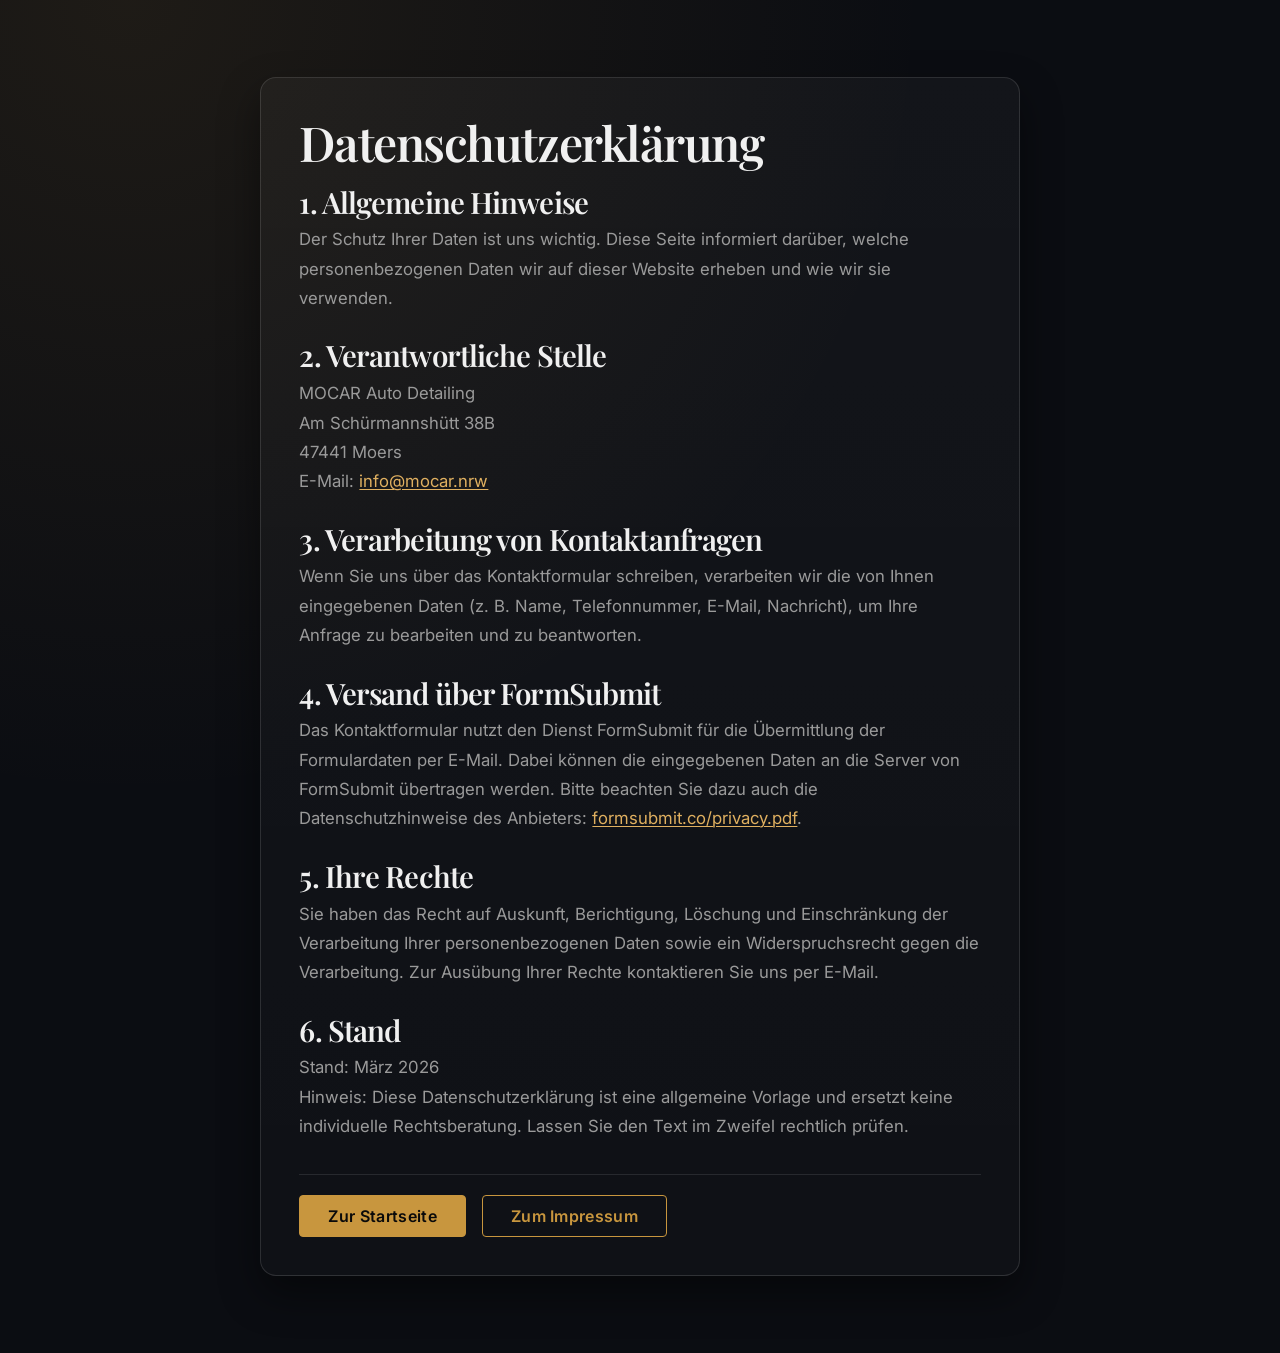
==== datenschutz.html @ 0ca2c700 "Add thank you, privacy policy, and imprint pages; update homepage and styles" ====
<!DOCTYPE html>
<html lang="de">
<head>
  <meta charset="UTF-8" />
  <meta name="viewport" content="width=device-width, initial-scale=1.0" />
  <title>Datenschutz - MOCAR Auto Detailing</title>
  <meta name="description" content="Datenschutzhinweise von MOCAR Auto Detailing in Moers." />
  <link rel="preconnect" href="https://fonts.googleapis.com" />
  <link rel="preconnect" href="https://fonts.gstatic.com" crossorigin />
  <link href="https://fonts.googleapis.com/css2?family=Playfair+Display:wght@400;600;700&family=Inter:wght@300;400;500;600&display=swap" rel="stylesheet" />
  <link rel="stylesheet" href="css/styles.css" />
  <style>
    .legal-page {
      min-height: 100vh;
      display: flex;
      align-items: flex-start;
      justify-content: center;
      padding: clamp(2rem, 6vw, 5rem) 1rem;
      background:
        radial-gradient(circle at 10% 0%, rgba(200, 150, 62, 0.1), transparent 45%),
        #0b0d12;
    }

    .legal-card {
      width: min(760px, 100%);
      margin: 0 auto;
      padding: clamp(1.25rem, 3vw, 2.5rem);
      border-radius: 16px;
      border: 1px solid rgba(255, 255, 255, 0.12);
      background: linear-gradient(180deg, rgba(255, 255, 255, 0.035), rgba(255, 255, 255, 0.02));
      box-shadow: 0 18px 40px rgba(0, 0, 0, 0.45);
    }

    .legal-card h1 {
      font-size: clamp(2rem, 4vw, 3rem);
      line-height: 1.12;
      margin-top: 0;
      margin-bottom: 0.85rem;
    }

    .legal-card h2 {
      font-size: clamp(1.35rem, 2.3vw, 2rem);
      line-height: 1.2;
      margin-top: 1.5rem;
      margin-bottom: 0.4rem;
    }

    .legal-card h2:first-of-type {
      margin-top: 0.7rem;
    }

    .legal-card p {
      font-size: 1.05rem;
      line-height: 1.75;
      max-width: 72ch;
    }

    .legal-card a:not(.btn) {
      color: #e0b060;
      text-decoration: underline;
      text-decoration-thickness: 1px;
      text-underline-offset: 2px;
    }

    .legal-links {
      display: flex;
      gap: 1rem;
      flex-wrap: wrap;
      margin-top: 2rem;
      padding-top: 1.25rem;
      border-top: 1px solid rgba(255, 255, 255, 0.1);
    }

    @media (max-width: 640px) {
      .legal-links {
        flex-direction: column;
      }

      .legal-links .btn {
        width: 100%;
        justify-content: center;
      }
    }
  </style>
</head>
<body>
  <main class="legal-page" aria-labelledby="datenschutz-title">
    <article class="legal-card">
      <h1 id="datenschutz-title">Datenschutzerkl&auml;rung</h1>

      <h2>1. Allgemeine Hinweise</h2>
      <p>
        Der Schutz Ihrer Daten ist uns wichtig. Diese Seite informiert dar&uuml;ber, welche
        personenbezogenen Daten wir auf dieser Website erheben und wie wir sie verwenden.
      </p>

      <h2>2. Verantwortliche Stelle</h2>
      <p>
        MOCAR Auto Detailing<br />
        Am Sch&uuml;rmannsh&uuml;tt 38B<br />
        47441 Moers<br />
        E-Mail: <a href="mailto:info@mocar.nrw">info@mocar.nrw</a>
      </p>

      <h2>3. Verarbeitung von Kontaktanfragen</h2>
      <p>
        Wenn Sie uns &uuml;ber das Kontaktformular schreiben, verarbeiten wir die von Ihnen
        eingegebenen Daten (z. B. Name, Telefonnummer, E-Mail, Nachricht), um Ihre Anfrage
        zu bearbeiten und zu beantworten.
      </p>

      <h2>4. Versand &uuml;ber FormSubmit</h2>
      <p>
        Das Kontaktformular nutzt den Dienst FormSubmit f&uuml;r die &Uuml;bermittlung der Formulardaten
        per E-Mail. Dabei k&ouml;nnen die eingegebenen Daten an die Server von FormSubmit &uuml;bertragen
        werden. Bitte beachten Sie dazu auch die Datenschutzhinweise des Anbieters:
        <a href="https://formsubmit.co/privacy.pdf" target="_blank" rel="noopener noreferrer">formsubmit.co/privacy.pdf</a>.
      </p>

      <h2>5. Ihre Rechte</h2>
      <p>
        Sie haben das Recht auf Auskunft, Berichtigung, L&ouml;schung und Einschr&auml;nkung der
        Verarbeitung Ihrer personenbezogenen Daten sowie ein Widerspruchsrecht gegen die
        Verarbeitung. Zur Aus&uuml;bung Ihrer Rechte kontaktieren Sie uns per E-Mail.
      </p>

      <h2>6. Stand</h2>
      <p>Stand: M&auml;rz 2026</p>

      <p>
        Hinweis: Diese Datenschutzerkl&auml;rung ist eine allgemeine Vorlage und ersetzt keine
        individuelle Rechtsberatung. Lassen Sie den Text im Zweifel rechtlich pr&uuml;fen.
      </p>

      <nav class="legal-links" aria-label="Rechtliche Navigation">
        <a class="btn btn-primary" href="./index.html">Zur Startseite</a>
        <a class="btn btn-outline" href="./impressum.html">Zum Impressum</a>
      </nav>
    </article>
  </main>
</body>
</html>
---- css/styles.css ----
/* ============================================================
   MOCAR – Auto Detailing Moers
   styles.css  |  Premium Dark Theme
   ============================================================ */

/* ----------------------------------------------------------
   1. CUSTOM PROPERTIES (Design Tokens)
   ---------------------------------------------------------- */
:root {
  /* Colours */
  --color-bg:          #0a0a0a;
  --color-surface-1:   #111111;
  --color-surface-2:   #181818;
  --color-surface-3:   #222222;
  --color-border:      #2a2a2a;
  --color-border-subtle: #1e1e1e;

  --color-accent:      #c8963e;   /* warm bronze / gold */
  --color-accent-dark: #a67830;
  --color-accent-light:#e0b060;
  --color-accent-glow: rgba(200, 150, 62, 0.18);

  --color-text-primary:   #f0f0f0;
  --color-text-secondary: #9a9a9a;
  --color-text-muted:     #616161;
  --color-text-on-accent: #0a0a0a;

  --color-white: #ffffff;
  --color-success: #4caf50;
  --color-error:   #f44336;

  /* Typography */
  --font-display: 'Playfair Display', Georgia, 'Times New Roman', serif;
  --font-body:    'Inter', -apple-system, BlinkMacSystemFont, 'Segoe UI', Roboto, sans-serif;

  --fs-xs:   0.75rem;    /* 12px */
  --fs-sm:   0.875rem;   /* 14px */
  --fs-base: 1rem;       /* 16px */
  --fs-md:   1.125rem;   /* 18px */
  --fs-lg:   1.25rem;    /* 20px */
  --fs-xl:   1.5rem;     /* 24px */
  --fs-2xl:  2rem;       /* 32px */
  --fs-3xl:  2.5rem;     /* 40px */
  --fs-4xl:  3.5rem;     /* 56px */
  --fs-5xl:  4.5rem;     /* 72px */

  --fw-light:   300;
  --fw-regular: 400;
  --fw-medium:  500;
  --fw-semibold:600;
  --fw-bold:    700;

  --lh-tight:  1.1;
  --lh-snug:   1.3;
  --lh-normal: 1.6;
  --lh-loose:  1.8;

  --ls-tight:  -0.03em;
  --ls-normal:  0;
  --ls-wide:    0.06em;
  --ls-wider:   0.12em;

  /* Spacing */
  --space-1:  0.25rem;
  --space-2:  0.5rem;
  --space-3:  0.75rem;
  --space-4:  1rem;
  --space-5:  1.25rem;
  --space-6:  1.5rem;
  --space-8:  2rem;
  --space-10: 2.5rem;
  --space-12: 3rem;
  --space-16: 4rem;
  --space-20: 5rem;
  --space-24: 6rem;
  --space-32: 8rem;

  /* Layout */
  --container-max: 1200px;
  --container-pad: clamp(1.25rem, 5vw, 2.5rem);
  --header-height: 80px;

  /* Borders */
  --radius-sm: 4px;
  --radius-md: 8px;
  --radius-lg: 16px;
  --radius-xl: 24px;
  --radius-full: 9999px;

  /* Shadows */
  --shadow-sm:  0 1px 3px rgba(0,0,0,0.4), 0 1px 2px rgba(0,0,0,0.3);
  --shadow-md:  0 4px 16px rgba(0,0,0,0.5);
  --shadow-lg:  0 8px 32px rgba(0,0,0,0.6);
  --shadow-xl:  0 16px 48px rgba(0,0,0,0.7);
  --shadow-accent: 0 4px 24px rgba(200, 150, 62, 0.25);

  /* Transitions */
  --transition-fast:   150ms cubic-bezier(0.4, 0, 0.2, 1);
  --transition-normal: 300ms cubic-bezier(0.4, 0, 0.2, 1);
  --transition-slow:   600ms cubic-bezier(0.4, 0, 0.2, 1);
  --transition-ease-out: cubic-bezier(0, 0, 0.2, 1);
}

/* ----------------------------------------------------------
   2. RESET & BASE
   ---------------------------------------------------------- */
*, *::before, *::after {
  box-sizing: border-box;
  margin: 0;
  padding: 0;
}

html {
  scroll-behavior: smooth;
  -webkit-text-size-adjust: 100%;
  text-size-adjust: 100%;
  font-size: 16px;
}

body {
  font-family: var(--font-body);
  font-size: var(--fs-base);
  font-weight: var(--fw-regular);
  line-height: var(--lh-normal);
  color: var(--color-text-primary);
  background-color: var(--color-bg);
  overflow-x: hidden;
  -webkit-font-smoothing: antialiased;
  -moz-osx-font-smoothing: grayscale;
}

img, video {
  max-width: 100%;
  height: auto;
  display: block;
}

a {
  color: inherit;
  text-decoration: none;
}

ul {
  list-style: none;
}

button {
  cursor: pointer;
  border: none;
  background: none;
  font-family: inherit;
}

input, textarea, select, button {
  font: inherit;
}

:focus-visible {
  outline: 2px solid var(--color-accent);
  outline-offset: 3px;
  border-radius: var(--radius-sm);
}

::selection {
  background-color: var(--color-accent);
  color: var(--color-text-on-accent);
}

/* ----------------------------------------------------------
   3. LAYOUT UTILITIES
   ---------------------------------------------------------- */
.container {
  width: 100%;
  max-width: var(--container-max);
  margin-inline: auto;
  padding-inline: var(--container-pad);
}

.section {
  padding-block: clamp(var(--space-16), 10vw, var(--space-32));
}

/* ----------------------------------------------------------
   4. TYPOGRAPHY
   ---------------------------------------------------------- */
h1, h2, h3, h4, h5, h6 {
  font-family: var(--font-display);
  font-weight: var(--fw-semibold);
  line-height: var(--lh-tight);
  letter-spacing: var(--ls-tight);
  color: var(--color-text-primary);
}

h1 { font-size: clamp(var(--fs-3xl), 6vw, var(--fs-5xl)); }
h2 { font-size: clamp(var(--fs-2xl), 4vw, var(--fs-4xl)); }
h3 { font-size: clamp(var(--fs-xl), 2.5vw, var(--fs-2xl)); }
h4 { font-size: var(--fs-lg); }

p {
  color: var(--color-text-secondary);
  line-height: var(--lh-loose);
}

.text-accent {
  color: var(--color-accent);
}

.section-eyebrow {
  font-family: var(--font-body);
  font-size: var(--fs-xs);
  font-weight: var(--fw-semibold);
  letter-spacing: var(--ls-wider);
  text-transform: uppercase;
  color: var(--color-accent);
  margin-bottom: var(--space-4);
}

.section-header {
  text-align: center;
  max-width: 640px;
  margin-inline: auto;
  margin-bottom: clamp(var(--space-10), 6vw, var(--space-16));
}

.section-header h2 {
  margin-bottom: var(--space-4);
}

.section-subtitle {
  font-size: var(--fs-md);
  color: var(--color-text-secondary);
}

/* ----------------------------------------------------------
   5. BUTTONS
   ---------------------------------------------------------- */
.btn {
  display: inline-flex;
  align-items: center;
  gap: var(--space-2);
  padding: 0.75em 1.75em;
  font-family: var(--font-body);
  font-weight: var(--fw-semibold);
  font-size: var(--fs-base);
  letter-spacing: 0.02em;
  line-height: 1;
  border-radius: var(--radius-sm);
  border: 1px solid transparent;
  transition:
    background-color var(--transition-normal),
    color var(--transition-normal),
    border-color var(--transition-normal),
    transform var(--transition-fast),
    box-shadow var(--transition-normal);
  white-space: nowrap;
  cursor: pointer;
  text-align: center;
}

.btn:active {
  transform: translateY(1px);
}

/* Primary */
.btn-primary {
  background-color: var(--color-accent);
  color: var(--color-text-on-accent);
  border-color: var(--color-accent);
}
.btn-primary:hover,
.btn-primary:focus-visible {
  background-color: var(--color-accent-light);
  border-color: var(--color-accent-light);
  box-shadow: var(--shadow-accent);
  transform: translateY(-2px);
}

/* Outline */
.btn-outline {
  background-color: transparent;
  color: var(--color-accent);
  border-color: var(--color-accent);
}
.btn-outline:hover,
.btn-outline:focus-visible {
  background-color: var(--color-accent-glow);
  box-shadow: var(--shadow-accent);
  transform: translateY(-2px);
}

/* Ghost */
.btn-ghost {
  background-color: rgba(255,255,255,0.06);
  color: var(--color-text-primary);
  border-color: rgba(255,255,255,0.15);
  -webkit-backdrop-filter: blur(8px);
  backdrop-filter: blur(8px);
}
.btn-ghost:hover,
.btn-ghost:focus-visible {
  background-color: rgba(255,255,255,0.12);
  border-color: rgba(255,255,255,0.25);
  transform: translateY(-2px);
}

/* Sizes */
.btn-sm  { padding: 0.55em 1.25em; font-size: var(--fs-sm); }
.btn-lg  { padding: 1em 2.25em;    font-size: var(--fs-md); }
.btn-full { width: 100%; justify-content: center; }

/* ----------------------------------------------------------
   6. HEADER / NAVIGATION
   ---------------------------------------------------------- */
.site-header {
  position: fixed;
  top: 0;
  left: 0;
  right: 0;
  z-index: 1000;
  height: var(--header-height);
  background-color: transparent;
  transition:
    background-color var(--transition-normal),
    box-shadow var(--transition-normal),
    backdrop-filter var(--transition-normal);
}

.site-header.is-scrolled {
  background-color: rgba(10, 10, 10, 0.95);
  -webkit-backdrop-filter: blur(16px);
  backdrop-filter: blur(16px);
  box-shadow: 0 1px 0 var(--color-border);
}

.header-inner {
  display: flex;
  align-items: center;
  gap: var(--space-8);
  height: var(--header-height);
}

/* Logo */
.logo {
  display: flex;
  flex-direction: column;
  gap: 0;
  flex-shrink: 0;
  text-decoration: none;
  transition: opacity var(--transition-fast);
}
.logo:hover { opacity: 0.85; }

.logo-main {
  font-family: var(--font-display);
  font-size: var(--fs-xl);
  font-weight: var(--fw-bold);
  letter-spacing: var(--ls-tight);
  color: var(--color-text-primary);
  line-height: 1;
}

.logo-accent { color: var(--color-accent); }

.logo-tagline {
  font-size: 0.6rem;
  font-weight: var(--fw-medium);
  letter-spacing: 0.18em;
  text-transform: uppercase;
  color: var(--color-text-muted);
  margin-top: 2px;
}

/* Header image logo */
.logo--image {
  justify-content: center;
}

.site-header .logo--with-text {
  flex-direction: row;
  align-items: center;
  gap: var(--space-3);
}

.site-header .logo-text-group {
  display: flex;
  flex-direction: column;
  line-height: 1;
}

.site-header .logo-main {
  font-size: 1.4rem;
}

.site-header .logo-tagline {
  margin-top: 4px;
}

.logo-image {
  height: 56px;
  width: auto;
  object-fit: contain;
}

/* Main Nav */
.main-nav {
  flex: 1;
  display: flex;
  justify-content: center;
}

.main-nav ul {
  display: flex;
  gap: var(--space-8);
}

.main-nav a {
  font-size: var(--fs-sm);
  font-weight: var(--fw-medium);
  letter-spacing: 0.04em;
  text-transform: uppercase;
  color: var(--color-text-secondary);
  transition: color var(--transition-fast);
  position: relative;
  padding-bottom: 2px;
}

.main-nav a::after {
  content: '';
  position: absolute;
  bottom: -2px;
  left: 0;
  width: 0;
  height: 1px;
  background-color: var(--color-accent);
  transition: width var(--transition-normal);
}

.main-nav a:hover,
.main-nav a:focus-visible {
  color: var(--color-text-primary);
}

.main-nav a:hover::after,
.main-nav a:focus-visible::after {
  width: 100%;
}

/* Header CTA */
.header-cta {
  display: flex;
  align-items: center;
  gap: var(--space-5);
  flex-shrink: 0;
}

.header-phone {
  display: flex;
  align-items: center;
  gap: var(--space-2);
  font-size: var(--fs-sm);
  font-weight: var(--fw-semibold);
  color: var(--color-text-secondary);
  transition: color var(--transition-fast);
}
.header-phone:hover { color: var(--color-accent); }

.icon-phone {
  width: 16px;
  height: 16px;
}

/* Mobile Toggle */
.mobile-menu-toggle {
  display: none;
  flex-direction: column;
  gap: 5px;
  padding: var(--space-2);
  margin-left: auto;
  z-index: 1100;
}

.hamburger-line {
  display: block;
  width: 24px;
  height: 1.5px;
  background-color: var(--color-text-primary);
  transition:
    transform var(--transition-normal),
    opacity var(--transition-normal);
  transform-origin: center;
}

.mobile-menu-toggle.is-open .hamburger-line:nth-child(1) {
  transform: translateY(6.5px) rotate(45deg);
}
.mobile-menu-toggle.is-open .hamburger-line:nth-child(2) {
  opacity: 0;
  transform: scaleX(0);
}
.mobile-menu-toggle.is-open .hamburger-line:nth-child(3) {
  transform: translateY(-6.5px) rotate(-45deg);
}

/* Mobile Nav */
.mobile-nav {
  display: flex;
  flex-direction: column;
  align-items: center;
  gap: var(--space-6);
  position: fixed;
  inset: 0;
  background-color: var(--color-surface-1);
  padding: calc(var(--header-height) + var(--space-8)) var(--space-8) var(--space-12);
  transform: translateX(100%);
  transition: transform var(--transition-slow) var(--transition-ease-out);
  z-index: 999;
  overflow-y: auto;
}

.mobile-nav.is-open {
  transform: translateX(0);
}

.mobile-nav ul {
  display: flex;
  flex-direction: column;
  align-items: center;
  gap: var(--space-4);
  width: 100%;
  text-align: center;
}

.mobile-nav-link {
  font-family: var(--font-display);
  font-size: var(--fs-2xl);
  color: var(--color-text-primary);
  transition: color var(--transition-fast);
}
.mobile-nav-link:hover { color: var(--color-accent); }

.mobile-phone {
  display: flex;
  align-items: center;
  gap: var(--space-3);
  font-size: var(--fs-lg);
  font-weight: var(--fw-semibold);
  color: var(--color-accent);
}
.mobile-phone svg { width: 20px; height: 20px; }

.mobile-nav-cta {
  margin-top: var(--space-4);
}

/* ----------------------------------------------------------
   7. HERO
   ---------------------------------------------------------- */
.hero {
  /* Schnell testbare Typo-Varianten ueber .hero-typo-v1/v2/v3 */
  --hero-headline-font: var(--font-body);
  --hero-headline-weight: var(--fw-bold);
  --hero-headline-line-height: 1.05;
  --hero-headline-letter-spacing: -0.02em;
  --hero-eyebrow-letter-spacing: var(--ls-wider);

  position: relative;
  min-height: 100svh;
  display: flex;
  align-items: center;
  overflow: hidden;
  padding-top: var(--header-height);
  background: radial-gradient(circle at 75% 45%, rgba(200, 150, 62, 0.08) 0%, rgba(10, 10, 10, 0) 45%);
}

/* Variante 1: Sportlich/clean (aktuell aktiv) */
.hero.hero-typo-v1 {
  --hero-headline-font: var(--font-body);
  --hero-headline-weight: var(--fw-bold);
  --hero-headline-line-height: 1.05;
  --hero-headline-letter-spacing: -0.02em;
  --hero-eyebrow-letter-spacing: var(--ls-wider);
}

/* Variante 2: Premium/elegant */
.hero.hero-typo-v2 {
  --hero-headline-font: var(--font-display);
  --hero-headline-weight: var(--fw-semibold);
  --hero-headline-line-height: 1.08;
  --hero-headline-letter-spacing: -0.015em;
  --hero-eyebrow-letter-spacing: 0.16em;
}

/* Variante 3: Modern/markant */
.hero.hero-typo-v3 {
  --hero-headline-font: var(--font-body);
  --hero-headline-weight: var(--fw-semibold);
  --hero-headline-line-height: 1.02;
  --hero-headline-letter-spacing: -0.035em;
  --hero-eyebrow-letter-spacing: 0.2em;
}

.hero-content {
  position: relative;
  z-index: 1;
  display: grid;
  grid-template-columns: minmax(0, 1fr) minmax(320px, 520px);
  align-items: center;
  column-gap: clamp(var(--space-8), 6vw, var(--space-20));
  row-gap: var(--space-6);
  padding-block: var(--space-20);
}

.hero-phone {
  grid-column: 1;
  display: inline-flex;
  align-items: center;
  gap: var(--space-2);
  font-size: var(--fs-md);
  font-weight: var(--fw-semibold);
  color: var(--color-accent);
  letter-spacing: 0.02em;
  transition: opacity var(--transition-fast);
  width: fit-content;
}
.hero-phone svg { width: 18px; height: 18px; }
.hero-phone:hover { opacity: 0.8; }

.hero-text {
  grid-column: 1;
  max-width: 720px;
}

.hero-media {
  grid-column: 2;
  grid-row: 1 / span 2;
  align-self: center;
  justify-self: end;
  width: min(100%, 520px);
}

.hero-logo {
  width: 100%;
  height: auto;
  object-fit: contain;
  filter: drop-shadow(0 10px 26px rgba(0, 0, 0, 0.5));
}

.hero-eyebrow {
  font-size: var(--fs-xs);
  font-weight: var(--fw-semibold);
  letter-spacing: var(--hero-eyebrow-letter-spacing);
  text-transform: uppercase;
  color: var(--color-accent);
  margin-bottom: var(--space-5);
}

.hero-headline {
  font-family: var(--hero-headline-font);
  font-size: clamp(var(--fs-3xl), 7vw, var(--fs-5xl));
  font-weight: var(--hero-headline-weight);
  line-height: var(--hero-headline-line-height);
  letter-spacing: var(--hero-headline-letter-spacing);
  color: var(--color-text-primary);
  margin-bottom: var(--space-6);
}

.hero-subheadline {
  font-size: clamp(var(--fs-base), 2vw, var(--fs-lg));
  color: rgba(240, 240, 240, 0.7);
  line-height: var(--lh-loose);
  max-width: 560px;
  margin-bottom: var(--space-10);
}

.hero-actions {
  display: flex;
  flex-wrap: wrap;
  gap: var(--space-4);
}

/* Scroll indicator */
.scroll-indicator {
  grid-column: 1 / -1;
  display: flex;
  flex-direction: column;
  align-items: center;
  gap: var(--space-3);
  opacity: 0.45;
  animation: scrollPulse 2.5s ease-in-out infinite;
}

.scroll-line {
  width: 1px;
  height: 48px;
  background: linear-gradient(to bottom, transparent, var(--color-text-primary));
}

.scroll-label {
  font-size: var(--fs-xs);
  letter-spacing: var(--ls-wider);
  text-transform: uppercase;
  color: var(--color-text-secondary);
}

@keyframes scrollPulse {
  0%, 100% { opacity: 0.35; transform: translateY(0); }
  50%       { opacity: 0.65; transform: translateY(6px); }
}

/* ----------------------------------------------------------
   8. SERVICES
   ---------------------------------------------------------- */
.services {
  background-color: var(--color-surface-1);
}

.services-grid {
  display: grid;
  grid-template-columns: repeat(3, 1fr);
  gap: var(--space-6);
}

.service-card {
  position: relative;
  background-color: var(--color-surface-2);
  border: 1px solid var(--color-border);
  border-radius: var(--radius-lg);
  padding: var(--space-8);
  display: flex;
  flex-direction: column;
  gap: var(--space-6);
  transition:
    border-color var(--transition-normal),
    box-shadow var(--transition-normal),
    transform var(--transition-normal);
}

.service-card:hover {
  border-color: var(--color-accent);
  box-shadow: var(--shadow-accent);
  transform: translateY(-4px);
}

.service-card--featured {
  border-color: var(--color-accent);
  background: linear-gradient(
    160deg,
    rgba(200, 150, 62, 0.06) 0%,
    var(--color-surface-2) 60%
  );
}

.service-card-badge {
  position: absolute;
  top: -12px;
  right: var(--space-8);
  background-color: var(--color-accent);
  color: var(--color-text-on-accent);
  font-size: var(--fs-xs);
  font-weight: var(--fw-bold);
  letter-spacing: var(--ls-wide);
  text-transform: uppercase;
  padding: 3px 12px;
  border-radius: var(--radius-full);
}

.service-card-icon {
  width: 48px;
  height: 48px;
  display: flex;
  align-items: center;
  justify-content: center;
  background-color: var(--color-accent-glow);
  border-radius: var(--radius-md);
  border: 1px solid rgba(200, 150, 62, 0.2);
}

.service-card-icon svg {
  width: 24px;
  height: 24px;
  stroke: var(--color-accent);
}

.service-card-body {
  display: flex;
  flex-direction: column;
  gap: var(--space-4);
  flex: 1;
}

.service-card-body h3 {
  font-size: var(--fs-xl);
  color: var(--color-text-primary);
}

.service-card-body > p {
  font-size: var(--fs-sm);
  line-height: var(--lh-loose);
  color: var(--color-text-secondary);
  flex: 1;
}

.service-benefits {
  display: flex;
  flex-direction: column;
  gap: var(--space-2);
  margin-top: var(--space-2);
}

.service-benefits li {
  display: flex;
  align-items: center;
  gap: var(--space-3);
  font-size: var(--fs-sm);
  color: var(--color-text-secondary);
}

.service-benefits li::before {
  content: '';
  display: block;
  flex-shrink: 0;
  width: 6px;
  height: 6px;
  border-radius: 50%;
  background-color: var(--color-accent);
}

/* ----------------------------------------------------------
   9. GALLERY – BEFORE / AFTER
   ---------------------------------------------------------- */
.gallery {
  background-color: var(--color-bg);
}

.gallery-hint {
  display: flex;
  align-items: center;
  justify-content: center;
  gap: var(--space-2);
  font-size: var(--fs-sm);
  color: var(--color-text-muted);
  margin-top: var(--space-4);
}

.icon-touch {
  width: 16px;
  height: 16px;
  flex-shrink: 0;
}

.gallery-grid {
  display: grid;
  grid-template-columns: repeat(2, 1fr);
  gap: var(--space-6);
}

/* Gallery Item */
.gallery-item {
  display: flex;
  flex-direction: column;
  gap: var(--space-3);
  cursor: pointer;
}

.gallery-media {
  position: relative;
  border-radius: var(--radius-lg);
  overflow: hidden;
  aspect-ratio: 4 / 3;
  background-color: var(--color-surface-2);
  /* Subtle border */
  box-shadow: 0 0 0 1px var(--color-border);
  transition: box-shadow var(--transition-normal);
}

.gallery-media:hover {
  box-shadow: 0 0 0 1px var(--color-accent), var(--shadow-lg);
}

/* Images */
.gallery-img {
  position: absolute;
  inset: 0;
  width: 100%;
  height: 100%;
  object-fit: cover;
  transition: opacity var(--transition-slow);
}

.gallery-img--before {
  opacity: 1;
  z-index: 1;
}

.gallery-img--after {
  opacity: 0;
  z-index: 2;
}

/* Hover / active state */
.gallery-item.is-after .gallery-img--before,
.gallery-media:hover .gallery-img--before {
  opacity: 0;
}
.gallery-item.is-after .gallery-img--after,
.gallery-media:hover .gallery-img--after {
  opacity: 1;
}

/* Badge */
.gallery-badge {
  position: absolute;
  bottom: var(--space-4);
  left: 50%;
  transform: translateX(-50%);
  z-index: 10;
  display: flex;
  align-items: center;
  gap: var(--space-2);
  background-color: rgba(10, 10, 10, 0.75);
  -webkit-backdrop-filter: blur(8px);
  backdrop-filter: blur(8px);
  border: 1px solid var(--color-border);
  border-radius: var(--radius-full);
  padding: var(--space-2) var(--space-4);
  font-size: var(--fs-xs);
  font-weight: var(--fw-semibold);
  letter-spacing: var(--ls-wide);
  text-transform: uppercase;
  white-space: nowrap;
  transition: opacity var(--transition-normal);
  pointer-events: none;
}

.gallery-badge svg {
  width: 12px;
  height: 12px;
  stroke: var(--color-accent);
}

/* Default: "Vorher" highlighted, "Nachher" dimmed */
.badge-before {
  color: var(--color-accent);
  transition: color var(--transition-normal);
}
.badge-after {
  color: var(--color-text-secondary);
  transition: color var(--transition-normal);
}

/* Hover / active: "Nachher" highlighted, "Vorher" dimmed */
.gallery-media:hover .badge-before,
.gallery-item.is-after .badge-before {
  color: var(--color-text-secondary);
}
.gallery-media:hover .badge-after,
.gallery-item.is-after .badge-after {
  color: var(--color-accent);
}

/* Hint icon (eye) */
.gallery-hint-icon {
  position: absolute;
  top: var(--space-4);
  right: var(--space-4);
  z-index: 10;
  width: 32px;
  height: 32px;
  display: flex;
  align-items: center;
  justify-content: center;
  background-color: rgba(10, 10, 10, 0.65);
  -webkit-backdrop-filter: blur(6px);
  backdrop-filter: blur(6px);
  border-radius: 50%;
  opacity: 0.7;
  transition: opacity var(--transition-normal);
  pointer-events: none;
}

.gallery-hint-icon svg {
  width: 14px;
  height: 14px;
  stroke: var(--color-accent);
}

.gallery-media:hover .gallery-hint-icon,
.gallery-item.is-after .gallery-hint-icon {
  opacity: 0;
}

/* Label */
.gallery-label {
  text-align: center;
  font-size: var(--fs-sm);
  font-weight: var(--fw-medium);
  letter-spacing: 0.04em;
  color: var(--color-text-muted);
  text-transform: uppercase;
}

/* ----------------------------------------------------------
   10. WHY MOCARS
   ---------------------------------------------------------- */
.why-mocars {
  background-color: var(--color-surface-1);
  position: relative;
  overflow: hidden;
}

.why-mocars::before {
  content: '';
  position: absolute;
  top: 0;
  left: 0;
  right: 0;
  height: 1px;
  background: linear-gradient(to right, transparent, var(--color-accent), transparent);
  opacity: 0.35;
}

.why-inner {
  display: grid;
  grid-template-columns: 1fr 1fr;
  gap: clamp(var(--space-12), 8vw, var(--space-24));
  align-items: start;
}

.why-text {
  position: sticky;
  top: calc(var(--header-height) + var(--space-8));
  display: flex;
  flex-direction: column;
  gap: var(--space-6);
}

.why-text h2 {
  font-size: clamp(var(--fs-2xl), 4vw, var(--fs-4xl));
}

.why-intro {
  font-size: var(--fs-md);
  line-height: var(--lh-loose);
  color: var(--color-text-secondary);
}

.why-list {
  display: flex;
  flex-direction: column;
  gap: var(--space-6);
}

.why-item {
  display: flex;
  gap: var(--space-5);
  align-items: flex-start;
  padding: var(--space-5);
  background-color: var(--color-surface-2);
  border: 1px solid var(--color-border);
  border-radius: var(--radius-md);
  transition:
    border-color var(--transition-normal),
    box-shadow var(--transition-normal),
    transform var(--transition-normal);
}

.why-item:hover {
  border-color: rgba(200, 150, 62, 0.35);
  box-shadow: 0 4px 20px rgba(0,0,0,0.3);
  transform: translateX(4px);
}

.why-item-icon {
  flex-shrink: 0;
  width: 40px;
  height: 40px;
  display: flex;
  align-items: center;
  justify-content: center;
  background-color: var(--color-accent-glow);
  border-radius: var(--radius-sm);
  border: 1px solid rgba(200, 150, 62, 0.25);
}

.why-item-icon svg {
  width: 18px;
  height: 18px;
  stroke: var(--color-accent);
}

.why-item-content h3 {
  font-family: var(--font-body);
  font-size: var(--fs-base);
  font-weight: var(--fw-semibold);
  color: var(--color-text-primary);
  margin-bottom: var(--space-2);
  letter-spacing: 0;
}

.why-item-content p {
  font-size: var(--fs-sm);
  line-height: var(--lh-normal);
  color: var(--color-text-secondary);
}

/* ----------------------------------------------------------
   11. CONTACT
   ---------------------------------------------------------- */
.contact {
  background-color: var(--color-bg);
  position: relative;
  overflow: hidden;
}

.contact::before {
  content: '';
  position: absolute;
  top: 0;
  left: 0;
  right: 0;
  height: 1px;
  background: linear-gradient(to right, transparent, var(--color-accent), transparent);
  opacity: 0.35;
}

.contact-inner {
  display: grid;
  grid-template-columns: 1fr 1.4fr;
  gap: clamp(var(--space-12), 8vw, var(--space-24));
  align-items: start;
}

.contact-info {
  display: flex;
  flex-direction: column;
  gap: var(--space-6);
  position: sticky;
  top: calc(var(--header-height) + var(--space-8));
}

.contact-info h2 {
  font-size: clamp(var(--fs-2xl), 4vw, var(--fs-3xl));
}

.contact-intro {
  font-size: var(--fs-md);
  color: var(--color-text-secondary);
  line-height: var(--lh-loose);
}

/* Phone (large, in contact section) */
.contact-phone {
  display: flex;
  align-items: center;
  gap: var(--space-3);
  font-size: clamp(var(--fs-xl), 3vw, var(--fs-3xl));
  font-family: var(--font-display);
  font-weight: var(--fw-semibold);
  color: var(--color-accent);
  letter-spacing: var(--ls-tight);
  transition: opacity var(--transition-fast);
}
.contact-phone svg { width: 28px; height: 28px; }
.contact-phone:hover { opacity: 0.8; }

/* WhatsApp */
.contact-whatsapp {
  display: inline-flex;
  align-items: center;
  gap: var(--space-3);
  padding: 0.65em 1.5em;
  background-color: rgba(37, 211, 102, 0.1);
  color: #25d366;
  border: 1px solid rgba(37, 211, 102, 0.25);
  border-radius: var(--radius-sm);
  font-size: var(--fs-sm);
  font-weight: var(--fw-semibold);
  transition:
    background-color var(--transition-normal),
    box-shadow var(--transition-normal),
    transform var(--transition-fast);
  width: fit-content;
}
.contact-whatsapp svg { width: 18px; height: 18px; }
.contact-whatsapp:hover {
  background-color: rgba(37, 211, 102, 0.18);
  box-shadow: 0 4px 16px rgba(37, 211, 102, 0.15);
  transform: translateY(-2px);
}

/* Address */
.contact-address {
  display: flex;
  align-items: flex-start;
  gap: var(--space-3);
  color: var(--color-text-secondary);
  font-size: var(--fs-sm);
  line-height: var(--lh-normal);
}
.contact-address svg {
  width: 18px;
  height: 18px;
  flex-shrink: 0;
  stroke: var(--color-accent);
  margin-top: 2px;
}
.contact-address strong {
  color: var(--color-text-primary);
}

/* Form */
.contact-form-wrap {
  background-color: var(--color-surface-2);
  border: 1px solid var(--color-border);
  border-radius: var(--radius-xl);
  padding: var(--space-10) clamp(var(--space-6), 5vw, var(--space-10));
}

.contact-form {
  display: flex;
  flex-direction: column;
  gap: var(--space-5);
}

.form-row {
  display: grid;
  grid-template-columns: 1fr 1fr;
  gap: var(--space-5);
}

.form-group {
  display: flex;
  flex-direction: column;
  gap: var(--space-2);
}

.form-group label {
  font-size: var(--fs-sm);
  font-weight: var(--fw-medium);
  color: var(--color-text-secondary);
  letter-spacing: 0.02em;
}

.form-group input,
.form-group select,
.form-group textarea {
  background-color: var(--color-surface-3);
  border: 1px solid var(--color-border);
  border-radius: var(--radius-sm);
  padding: 0.75em 1em;
  color: var(--color-text-primary);
  font-size: var(--fs-base);
  transition:
    border-color var(--transition-fast),
    box-shadow var(--transition-fast);
  appearance: none;
  -webkit-appearance: none;
}

.form-group select {
  background-image: url("data:image/svg+xml,%3Csvg xmlns='http://www.w3.org/2000/svg' width='16' height='16' viewBox='0 0 24 24' fill='none' stroke='%239a9a9a' stroke-width='2' stroke-linecap='round' stroke-linejoin='round'%3E%3Cpolyline points='6 9 12 15 18 9'%3E%3C/polyline%3E%3C/svg%3E");
  background-repeat: no-repeat;
  background-position: right 12px center;
  padding-right: 40px;
  cursor: pointer;
}

.form-group input::placeholder,
.form-group textarea::placeholder {
  color: var(--color-text-muted);
}

.form-group input:focus,
.form-group select:focus,
.form-group textarea:focus {
  border-color: var(--color-accent);
  box-shadow: 0 0 0 3px var(--color-accent-glow);
  outline: none;
}

.form-group input.is-invalid,
.form-group select.is-invalid,
.form-group textarea.is-invalid {
  border-color: var(--color-error);
}

.form-group textarea {
  resize: vertical;
  min-height: 120px;
}

/* Checkbox */
.form-group--checkbox label {
  font-size: var(--fs-sm);
  font-weight: var(--fw-regular);
}

.checkbox-label {
  display: flex;
  align-items: flex-start;
  gap: var(--space-3);
  cursor: pointer;
  color: var(--color-text-secondary);
  line-height: var(--lh-normal);
}

.checkbox-label input[type="checkbox"] {
  position: absolute;
  opacity: 0;
  width: 0;
  height: 0;
}

.checkbox-custom {
  flex-shrink: 0;
  width: 18px;
  height: 18px;
  border: 1px solid var(--color-border);
  border-radius: 3px;
  background-color: var(--color-surface-3);
  margin-top: 1px;
  transition:
    border-color var(--transition-fast),
    background-color var(--transition-fast);
  position: relative;
}

.checkbox-custom::after {
  content: '';
  position: absolute;
  top: 2px;
  left: 5px;
  width: 6px;
  height: 10px;
  border-right: 2px solid var(--color-text-on-accent);
  border-bottom: 2px solid var(--color-text-on-accent);
  transform: rotate(45deg) scale(0);
  transition: transform var(--transition-fast);
}

.checkbox-label input[type="checkbox"]:checked + .checkbox-custom {
  background-color: var(--color-accent);
  border-color: var(--color-accent);
}

.checkbox-label input[type="checkbox"]:checked + .checkbox-custom::after {
  transform: rotate(45deg) scale(1);
}

.checkbox-label input[type="checkbox"]:focus-visible + .checkbox-custom {
  outline: 2px solid var(--color-accent);
  outline-offset: 2px;
}

.form-link {
  color: var(--color-accent);
  text-decoration: underline;
  text-underline-offset: 2px;
}

.btn-full svg {
  width: 18px;
  height: 18px;
  transition: transform var(--transition-normal);
}
.btn-full:hover svg {
  transform: translateX(4px);
}

.form-note {
  font-size: var(--fs-xs);
  color: var(--color-text-muted);
  text-align: center;
}

/* Form Feedback */
.form-feedback {
  text-align: center;
  font-size: var(--fs-sm);
  font-weight: var(--fw-medium);
  padding: var(--space-4);
  border-radius: var(--radius-sm);
  display: none;
}
.form-feedback.is-success {
  display: block;
  background-color: rgba(76, 175, 80, 0.12);
  color: var(--color-success);
  border: 1px solid rgba(76, 175, 80, 0.25);
}
.form-feedback.is-error {
  display: block;
  background-color: rgba(244, 67, 54, 0.12);
  color: var(--color-error);
  border: 1px solid rgba(244, 67, 54, 0.25);
}

/* ----------------------------------------------------------
   12. FOOTER
   ---------------------------------------------------------- */
.site-footer {
  background-color: var(--color-surface-1);
  border-top: 1px solid var(--color-border-subtle);
  padding-top: var(--space-16);
  padding-bottom: var(--space-8);
}

.footer-grid {
  display: grid;
  grid-template-columns: 2fr 1fr 1fr 1.5fr;
  gap: var(--space-8);
  margin-bottom: var(--space-12);
}

.footer-brand {
  display: flex;
  flex-direction: column;
  gap: var(--space-5);
}

.footer-brand-text {
  font-size: var(--fs-sm);
  color: var(--color-text-muted);
  line-height: var(--lh-loose);
  max-width: 280px;
}

.footer-nav h4,
.footer-contact h4 {
  font-family: var(--font-body);
  font-size: var(--fs-xs);
  font-weight: var(--fw-semibold);
  letter-spacing: var(--ls-wider);
  text-transform: uppercase;
  color: var(--color-text-muted);
  margin-bottom: var(--space-5);
}

.footer-nav ul {
  display: flex;
  flex-direction: column;
  gap: var(--space-3);
}

.footer-nav a {
  font-size: var(--fs-sm);
  color: var(--color-text-secondary);
  transition: color var(--transition-fast);
}
.footer-nav a:hover { color: var(--color-accent); }

.footer-contact {
  display: flex;
  flex-direction: column;
}

.footer-contact address {
  font-style: normal;
  display: flex;
  flex-direction: column;
  gap: var(--space-3);
  font-size: var(--fs-sm);
  color: var(--color-text-secondary);
}

.footer-contact a:hover { color: var(--color-accent); }

.footer-bottom {
  display: flex;
  align-items: center;
  justify-content: space-between;
  padding-top: var(--space-6);
  border-top: 1px solid var(--color-border-subtle);
  flex-wrap: wrap;
  gap: var(--space-4);
}

.footer-copy {
  font-size: var(--fs-xs);
  color: var(--color-text-muted);
}

.footer-legal {
  display: flex;
  gap: var(--space-6);
}

.footer-legal a {
  font-size: var(--fs-xs);
  color: var(--color-text-muted);
  transition: color var(--transition-fast);
}
.footer-legal a:hover { color: var(--color-text-secondary); }

/* ----------------------------------------------------------
   13. REVEAL ANIMATIONS
   ---------------------------------------------------------- */
.reveal {
  opacity: 0;
  transform: translateY(24px);
  transition:
    opacity var(--transition-slow),
    transform var(--transition-slow);
}

.reveal.is-visible {
  opacity: 1;
  transform: translateY(0);
}

/* Hero items animate via CSS keyframes on page load */
.hero .reveal {
  animation: heroFadeUp 0.8s var(--transition-ease-out) forwards;
}

.hero-phone.reveal          { animation-delay: 0.15s; }
.hero-eyebrow.reveal        { animation-delay: 0.3s; }
.hero-headline.reveal       { animation-delay: 0.45s; }
.hero-subheadline.reveal    { animation-delay: 0.6s; }
.hero-actions.reveal        { animation-delay: 0.75s; }

@keyframes heroFadeUp {
  to {
    opacity: 1;
    transform: translateY(0);
  }
}

/* Staggered children */
.reveal-stagger > * {
  opacity: 0;
  transform: translateY(20px);
  transition:
    opacity 0.5s ease,
    transform 0.5s ease;
}

.reveal-stagger.is-visible > *:nth-child(1) { transition-delay: 0ms;   }
.reveal-stagger.is-visible > *:nth-child(2) { transition-delay: 100ms; }
.reveal-stagger.is-visible > *:nth-child(3) { transition-delay: 200ms; }
.reveal-stagger.is-visible > *:nth-child(4) { transition-delay: 300ms; }
.reveal-stagger.is-visible > *:nth-child(5) { transition-delay: 400ms; }
.reveal-stagger.is-visible > *:nth-child(6) { transition-delay: 500ms; }

.reveal-stagger.is-visible > * {
  opacity: 1;
  transform: translateY(0);
}

/* ----------------------------------------------------------
   14. RESPONSIVE
   ---------------------------------------------------------- */

/* Tablet */
@media (max-width: 1024px) {
  .services-grid {
    grid-template-columns: 1fr;
    max-width: 520px;
    margin-inline: auto;
  }

  .why-inner {
    grid-template-columns: 1fr;
    gap: var(--space-10);
  }

  .why-text {
    position: static;
  }

  .contact-inner {
    grid-template-columns: 1fr;
    gap: var(--space-10);
  }

  .contact-info {
    position: static;
  }

  .footer-grid {
    grid-template-columns: 1fr 1fr;
    gap: var(--space-8);
  }

  .footer-brand {
    grid-column: 1 / -1;
  }
}

/* Mobile */
@media (max-width: 768px) {
  :root {
    --header-height: 68px;
  }

  /* Hide desktop nav / CTA on mobile */
  .main-nav,
  .header-cta {
    display: none;
  }

  .mobile-menu-toggle {
    display: flex;
  }

  .logo-image {
    height: 48px;
  }

  .site-header .logo-main {
    font-size: 1.15rem;
  }

  .site-header .logo-tagline {
    display: none;
  }

  /* Hero */
  .hero-content {
    grid-template-columns: 1fr;
    gap: var(--space-8);
  }

  .hero-phone,
  .hero-text,
  .hero-media {
    grid-column: 1;
    grid-row: auto;
  }

  .hero-media {
    order: 3;
    justify-self: center;
    width: min(88vw, 420px);
  }

  .hero-actions {
    flex-direction: column;
    align-items: flex-start;
  }
  .hero-actions .btn {
    width: 100%;
    justify-content: center;
  }
  .scroll-indicator { display: none; }

  /* Gallery */
  .gallery-grid {
    grid-template-columns: 1fr;
  }

  /* Form */
  .form-row {
    grid-template-columns: 1fr;
  }

  /* Footer */
  .footer-grid {
    grid-template-columns: 1fr;
  }
  .footer-brand {
    grid-column: auto;
  }

  .footer-bottom {
    flex-direction: column;
    text-align: center;
  }

  /* Why items */
  .why-item:hover {
    transform: none;
  }
}

/* Small mobile */
@media (max-width: 480px) {
  .contact-form-wrap {
    padding: var(--space-6);
  }

  .hero-phone {
    font-size: var(--fs-base);
  }
}

/* Prefers reduced motion */
@media (prefers-reduced-motion: reduce) {
  *, *::before, *::after {
    animation-duration: 0.01ms !important;
    animation-iteration-count: 1 !important;
    transition-duration: 0.01ms !important;
    scroll-behavior: auto !important;
  }

  .reveal,
  .reveal-stagger > * {
    opacity: 1;
    transform: none;
    transition: none;
  }
}
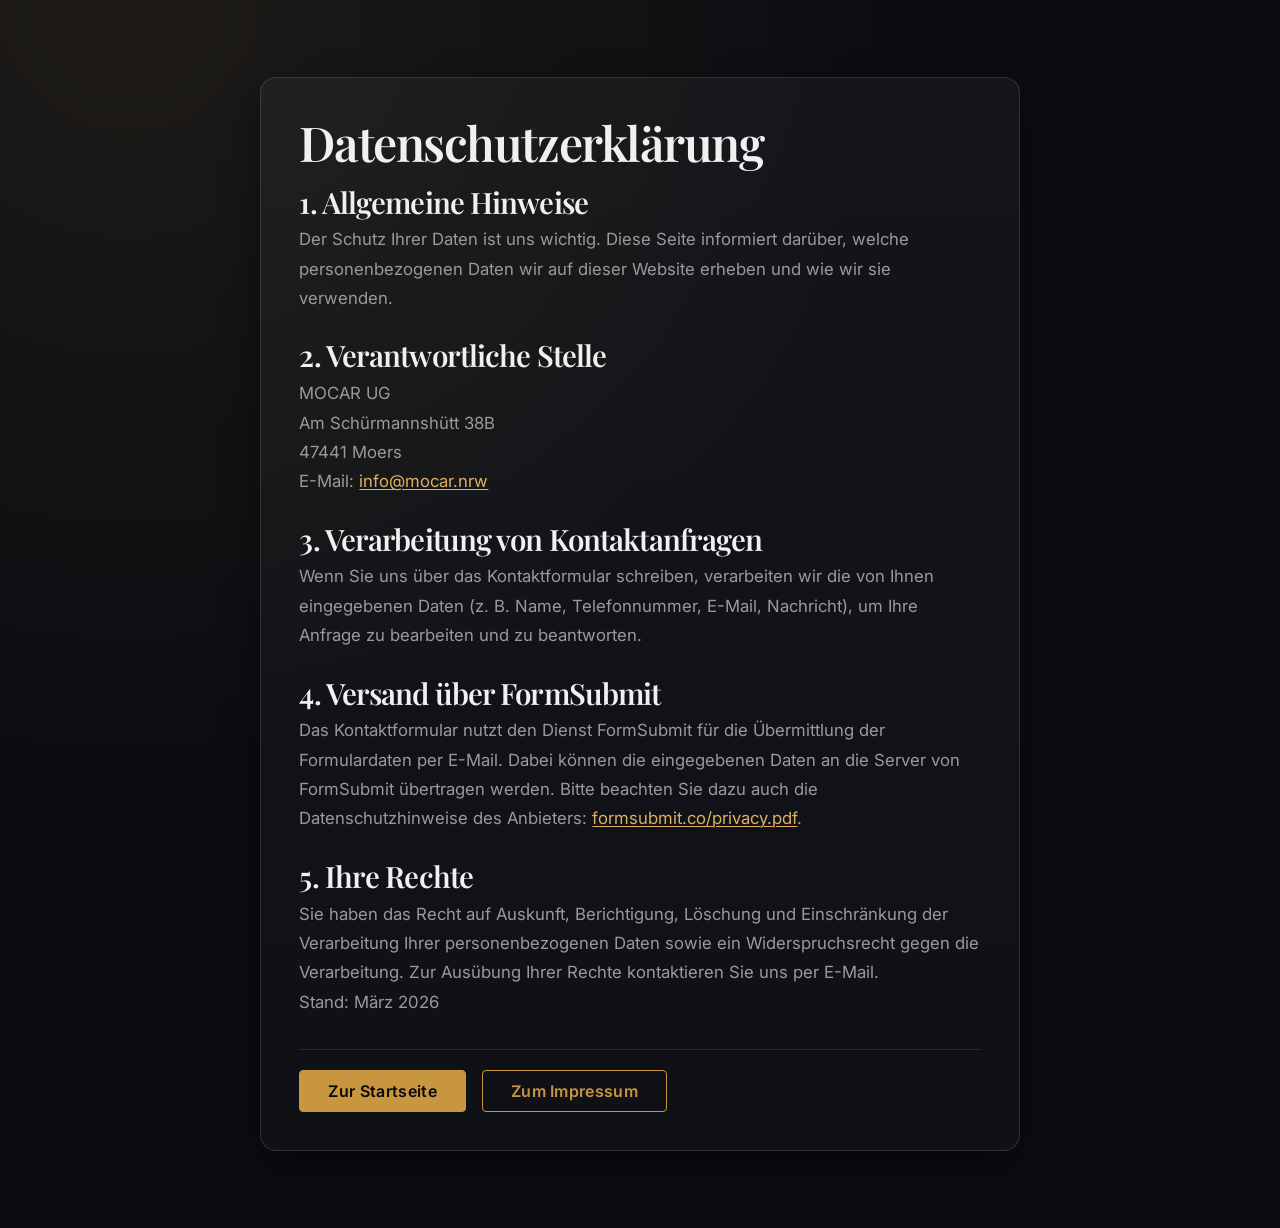
==== commit 166086b1: "Update legal pages and add auto gallery section; enhance styles and scripts" ====
--- a/datenschutz.html
+++ b/datenschutz.html
@@ -96,7 +96,7 @@
 
       <h2>2. Verantwortliche Stelle</h2>
       <p>
-        MOCAR Auto Detailing<br />
+        MOCAR UG<br />
         Am Sch&uuml;rmannsh&uuml;tt 38B<br />
         47441 Moers<br />
         E-Mail: <a href="mailto:info@mocar.nrw">info@mocar.nrw</a>
@@ -124,13 +124,7 @@
         Verarbeitung. Zur Aus&uuml;bung Ihrer Rechte kontaktieren Sie uns per E-Mail.
       </p>
 
-      <h2>6. Stand</h2>
       <p>Stand: M&auml;rz 2026</p>
-
-      <p>
-        Hinweis: Diese Datenschutzerkl&auml;rung ist eine allgemeine Vorlage und ersetzt keine
-        individuelle Rechtsberatung. Lassen Sie den Text im Zweifel rechtlich pr&uuml;fen.
-      </p>
 
       <nav class="legal-links" aria-label="Rechtliche Navigation">
         <a class="btn btn-primary" href="./index.html">Zur Startseite</a>
--- a/css/styles.css
+++ b/css/styles.css
@@ -708,6 +708,83 @@
 }
 
 /* ----------------------------------------------------------
+   7.5 AUTOGLAS HIGHLIGHT
+   ---------------------------------------------------------- */
+.autoglas-highlight {
+  background:
+    radial-gradient(circle at 80% 20%, rgba(200, 150, 62, 0.12), transparent 45%),
+    var(--color-surface-1);
+}
+
+.autoglas-card {
+  display: grid;
+  grid-template-columns: 1.7fr 1fr;
+  gap: var(--space-8);
+  padding: clamp(var(--space-8), 4vw, var(--space-12));
+  border: 1px solid var(--color-border);
+  border-radius: var(--radius-lg);
+  background-color: var(--color-surface-2);
+  box-shadow: var(--shadow-lg);
+}
+
+.autoglas-content h2 {
+  margin-bottom: var(--space-3);
+}
+
+.autoglas-subtitle {
+  font-size: var(--fs-md);
+  margin-bottom: var(--space-6);
+}
+
+.autoglas-benefits {
+  display: grid;
+  gap: var(--space-3);
+  margin-bottom: var(--space-6);
+}
+
+.autoglas-benefits li {
+  display: flex;
+  align-items: flex-start;
+  gap: var(--space-3);
+  color: var(--color-text-secondary);
+}
+
+.autoglas-benefits li::before {
+  content: '';
+  width: 7px;
+  height: 7px;
+  margin-top: 0.5em;
+  border-radius: 50%;
+  flex-shrink: 0;
+  background-color: var(--color-accent);
+}
+
+.autoglas-bonus {
+  margin-bottom: var(--space-6);
+}
+
+.autoglas-meta {
+  display: flex;
+  flex-direction: column;
+  justify-content: center;
+  gap: var(--space-4);
+}
+
+.autoglas-meta-chip {
+  display: inline-flex;
+  align-items: center;
+  justify-content: center;
+  padding: 0.65rem 0.85rem;
+  border: 1px solid rgba(200, 150, 62, 0.35);
+  border-radius: var(--radius-sm);
+  background-color: var(--color-accent-glow);
+  color: var(--color-text-primary);
+  font-size: var(--fs-sm);
+  font-weight: var(--fw-medium);
+  text-align: center;
+}
+
+/* ----------------------------------------------------------
    8. SERVICES
    ---------------------------------------------------------- */
 .services {
@@ -716,7 +793,7 @@
 
 .services-grid {
   display: grid;
-  grid-template-columns: repeat(3, 1fr);
+  grid-template-columns: repeat(2, minmax(0, 1fr));
   gap: var(--space-6);
 }
 
@@ -1104,6 +1181,45 @@
 }
 
 /* ----------------------------------------------------------
+   10.5 AUTO GALLERY
+   ---------------------------------------------------------- */
+.auto-gallery {
+  background-color: var(--color-surface-1);
+}
+
+.auto-gallery-slider {
+  position: relative;
+  border-radius: var(--radius-lg);
+  overflow: hidden;
+  border: 1px solid var(--color-border);
+  background-color: var(--color-surface-2);
+  box-shadow: var(--shadow-lg);
+}
+
+.auto-gallery-track {
+  position: relative;
+  min-height: clamp(260px, 45vw, 580px);
+}
+
+.auto-gallery-slide {
+  position: absolute;
+  inset: 0;
+  opacity: 0;
+  transition: opacity var(--transition-slow);
+  pointer-events: none;
+}
+
+.auto-gallery-slide.is-active {
+  opacity: 1;
+}
+
+.auto-gallery-slide img {
+  width: 100%;
+  height: 100%;
+  object-fit: cover;
+}
+
+/* ----------------------------------------------------------
    11. CONTACT
    ---------------------------------------------------------- */
 .contact {
@@ -1559,6 +1675,21 @@
     margin-inline: auto;
   }
 
+  .autoglas-card {
+    grid-template-columns: 1fr;
+    max-width: 720px;
+    margin-inline: auto;
+  }
+
+  .autoglas-meta {
+    flex-direction: row;
+    flex-wrap: wrap;
+  }
+
+  .autoglas-meta-chip {
+    flex: 1 1 220px;
+  }
+
   .why-inner {
     grid-template-columns: 1fr;
     gap: var(--space-10);
